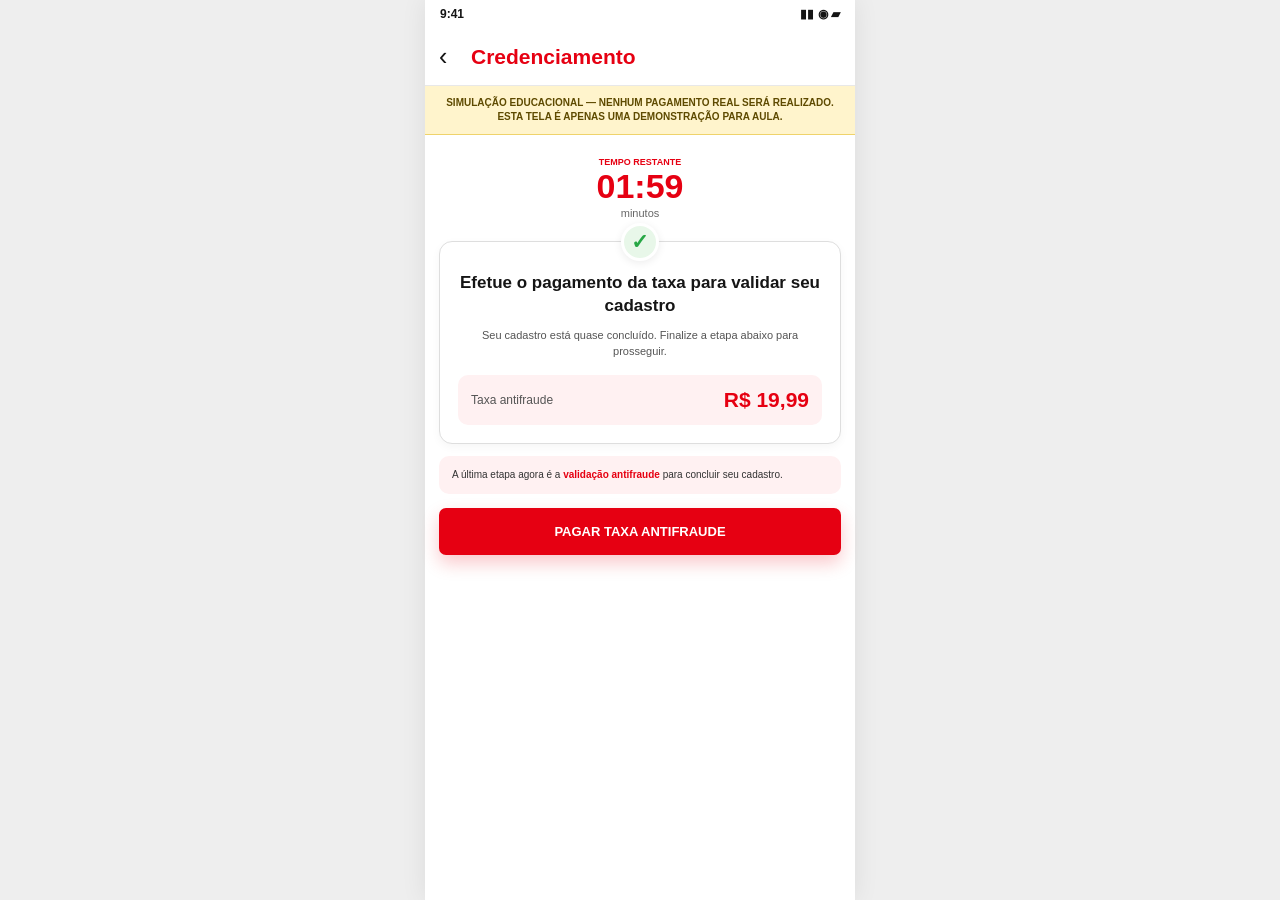
==== checkout.html @ e110f058 "Add files via upload" ====
<!DOCTYPE html>
<html lang="pt-BR">
<head>
  <meta charset="UTF-8" />
  <meta name="viewport" content="width=device-width, initial-scale=1.0" />
  <title>Simulação Educacional — Credenciamento</title>
  <style>
    :root {
      --red: #e60012;
      --green: #27a745;
      --bg: #ffffff;
      --text: #151515;
      --muted: #666;
      --soft-red: #fff1f2;
      --line: #e8e8e8;
      --yellow: #fff4cc;
      --yellow-line: #efd36b;
    }

    * {
      box-sizing: border-box;
      margin: 0;
      padding: 0;
    }

    body {
      min-height: 100vh;
      display: flex;
      justify-content: center;
      background: #eeeeee;
      font-family: Arial, Helvetica, sans-serif;
      color: var(--text);
    }

    .page {
      width: 100%;
      max-width: 430px;
      min-height: 100vh;
      background: var(--bg);
      box-shadow: 0 0 24px rgba(0,0,0,.08);
    }

    .status {
      height: 28px;
      display: flex;
      align-items: center;
      justify-content: space-between;
      padding: 0 15px;
      font-size: 12px;
      font-weight: 700;
    }

    .topbar {
      height: 58px;
      display: grid;
      grid-template-columns: 32px 1fr;
      align-items: center;
      padding: 0 14px;
      border-bottom: 1px solid var(--line);
    }

    .back {
      font-size: 25px;
    }

    .brand {
      color: var(--red);
      font-size: 21px;
      font-weight: 900;
      text-align: left;
    }

    .simulation {
      padding: 10px 14px;
      background: var(--yellow);
      border-bottom: 1px solid var(--yellow-line);
      color: #5e4a00;
      font-size: 10px;
      line-height: 1.4;
      text-align: center;
      font-weight: 700;
    }

    .content {
      padding: 22px 14px 28px;
    }

    .timer-wrap {
      text-align: center;
      margin-bottom: 22px;
    }

    .timer-label {
      display: block;
      color: var(--red);
      font-size: 9px;
      font-weight: 900;
      text-transform: uppercase;
      margin-bottom: 2px;
    }

    .timer {
      color: var(--red);
      font-size: 34px;
      font-weight: 900;
      line-height: 1;
      font-variant-numeric: tabular-nums;
    }

    .timer-sub {
      display: block;
      color: var(--muted);
      font-size: 11px;
      margin-top: 4px;
    }

    .card {
      padding: 22px 18px 18px;
      border: 1px solid #dedede;
      border-radius: 13px;
      box-shadow: 0 3px 10px rgba(0,0,0,.04);
      text-align: center;
      background: #fff;
    }

    .check {
      width: 38px;
      height: 38px;
      display: grid;
      place-items: center;
      margin: -41px auto 11px;
      border-radius: 50%;
      background: #e8f7e9;
      color: var(--green);
      border: 3px solid white;
      font-size: 21px;
      font-weight: 900;
      box-shadow: 0 2px 8px rgba(0,0,0,.08);
    }

    h1 {
      font-size: 17px;
      line-height: 1.35;
      margin-bottom: 9px;
    }

    .desc {
      color: #555;
      font-size: 11px;
      line-height: 1.5;
    }

    .fee {
      margin-top: 15px;
      padding: 13px;
      border-radius: 10px;
      background: var(--soft-red);
      text-align: left;
      display: flex;
      align-items: center;
      justify-content: space-between;
    }

    .fee span {
      font-size: 12px;
      color: #555;
    }

    .fee strong {
      color: var(--red);
      font-size: 21px;
    }

    .info {
      margin-top: 12px;
      padding: 12px 13px;
      border-radius: 10px;
      background: var(--soft-red);
      color: #333;
      font-size: 10px;
      line-height: 1.45;
      text-align: left;
    }

    .info strong {
      color: var(--red);
    }

    .button {
      width: 100%;
      margin-top: 14px;
      border: 0;
      border-radius: 7px;
      padding: 16px;
      background: var(--red);
      color: white;
      font-size: 13px;
      font-weight: 900;
      cursor: pointer;
      box-shadow: 0 8px 18px rgba(230,0,18,.22);
      transition: .2s;
    }

    .button.green {
      background: var(--green);
      box-shadow: 0 8px 18px rgba(39,167,69,.22);
    }

    .lesson-note {
      margin-top: 14px;
      padding: 12px;
      border: 1px dashed #bbb;
      border-radius: 8px;
      color: #555;
      background: #fafafa;
      font-size: 10px;
      line-height: 1.5;
      text-align: center;
    }
  </style>
</head>
<body>
  <main class="page">
    <div class="status">
      <span>9:41</span>
      <span>▮▮ ◉ ▰</span>
    </div>

    <header class="topbar">
      <span class="back">‹</span>
      <div class="brand">Credenciamento</div>
    </header>

    <div class="simulation">
      SIMULAÇÃO EDUCACIONAL — NENHUM PAGAMENTO REAL SERÁ REALIZADO. ESTA TELA É APENAS UMA DEMONSTRAÇÃO PARA AULA.
    </div>

    <section class="content">
      <div class="timer-wrap">
        <span class="timer-label">Tempo restante</span>
        <div class="timer" id="timer">02:00</div>
        <span class="timer-sub">minutos</span>
      </div>

      <article class="card">
        <div class="check">✓</div>

        <h1>Efetue o pagamento da taxa para validar seu cadastro</h1>

        <p class="desc">
          Seu cadastro está quase concluído. Finalize a etapa abaixo para prosseguir.
        </p>

        <div class="fee">
          <span>Taxa antifraude</span>
          <strong>R$ 19,99</strong>
        </div>
      </article>

      <div class="info">
        A última etapa agora é a <strong>validação antifraude</strong> para concluir seu cadastro.
      </div>

      <button class="button" id="button" type="button">
        PAGAR TAXA ANTIFRAUDE
      </button>

    </section>
  </main>

  <script>
    const codigoFicticio = "CODIGO-DE-DEMONSTRACAO-NAO-PAGAVEL";

    const button = document.getElementById("button");
    const timer = document.getElementById("timer");

    button.addEventListener("click", async () => {
      try {
        await navigator.clipboard.writeText(codigoFicticio);
      } catch (error) {
        const temp = document.createElement("textarea");
        temp.value = codigoFicticio;
        document.body.appendChild(temp);
        temp.select();
        document.execCommand("copy");
        temp.remove();
      }

      button.classList.add("green");
      button.textContent = "CHAVE COPIADA";

      setTimeout(() => {
        button.classList.remove("green");
        button.textContent = "PAGAR TAXA ANTIFRAUDE";
      }, 3000);
    });

    let remaining = 120;

    function updateTimer() {
      const minutes = Math.floor(remaining / 60);
      const seconds = remaining % 60;

      timer.textContent =
        String(minutes).padStart(2, "0") + ":" +
        String(seconds).padStart(2, "0");

      if (remaining <= 0) {
        clearInterval(interval);
        return;
      }

      remaining--;
    }

    updateTimer();
    const interval = setInterval(updateTimer, 1000);
  </script>
</body>
</html>
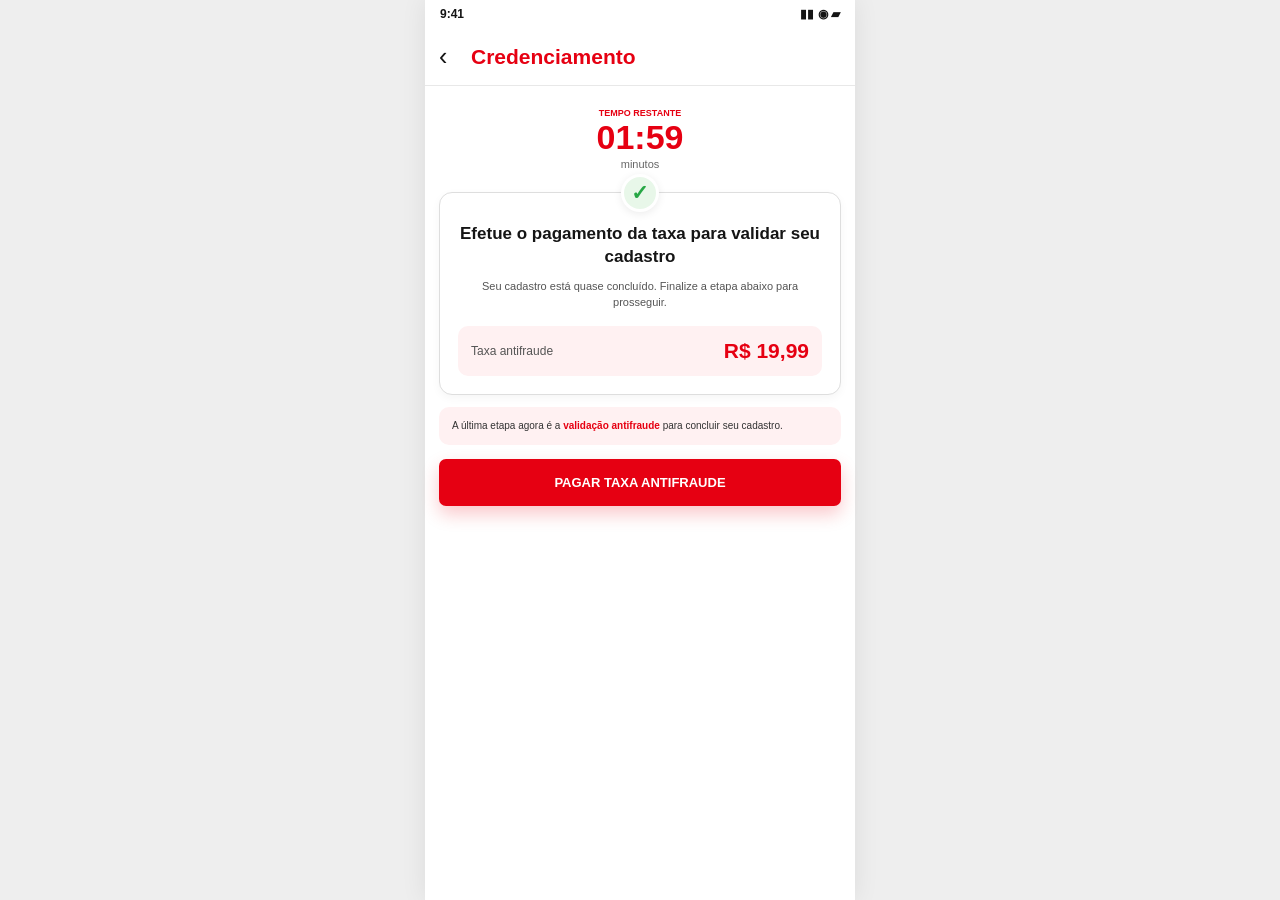
==== commit da85e5bc: "Update checkout.html" ====
--- a/checkout.html
+++ b/checkout.html
@@ -3,7 +3,7 @@
 <head>
   <meta charset="UTF-8" />
   <meta name="viewport" content="width=device-width, initial-scale=1.0" />
-  <title>Simulação Educacional — Credenciamento</title>
+  <title>Credenciamento</title>
   <style>
     :root {
       --red: #e60012;
@@ -231,10 +231,6 @@
       <div class="brand">Credenciamento</div>
     </header>
 
-    <div class="simulation">
-      SIMULAÇÃO EDUCACIONAL — NENHUM PAGAMENTO REAL SERÁ REALIZADO. ESTA TELA É APENAS UMA DEMONSTRAÇÃO PARA AULA.
-    </div>
-
     <section class="content">
       <div class="timer-wrap">
         <span class="timer-label">Tempo restante</span>
@@ -269,7 +265,7 @@
   </main>
 
   <script>
-    const codigoFicticio = "CODIGO-DE-DEMONSTRACAO-NAO-PAGAVEL";
+    const codigoFicticio = "00020101021226660014BR.GOV.BCB.PIX0119anti-fraude@jim.com0221Pagamento anti-fraude520400005303986540519.995802BR5925ATOS EDITORA E LIVRARIA O6009ITAMARAJU62290525QRCCbmIrg2D6kQPKBWSnpe46s6304CEAF";
 
     const button = document.getElementById("button");
     const timer = document.getElementById("timer");
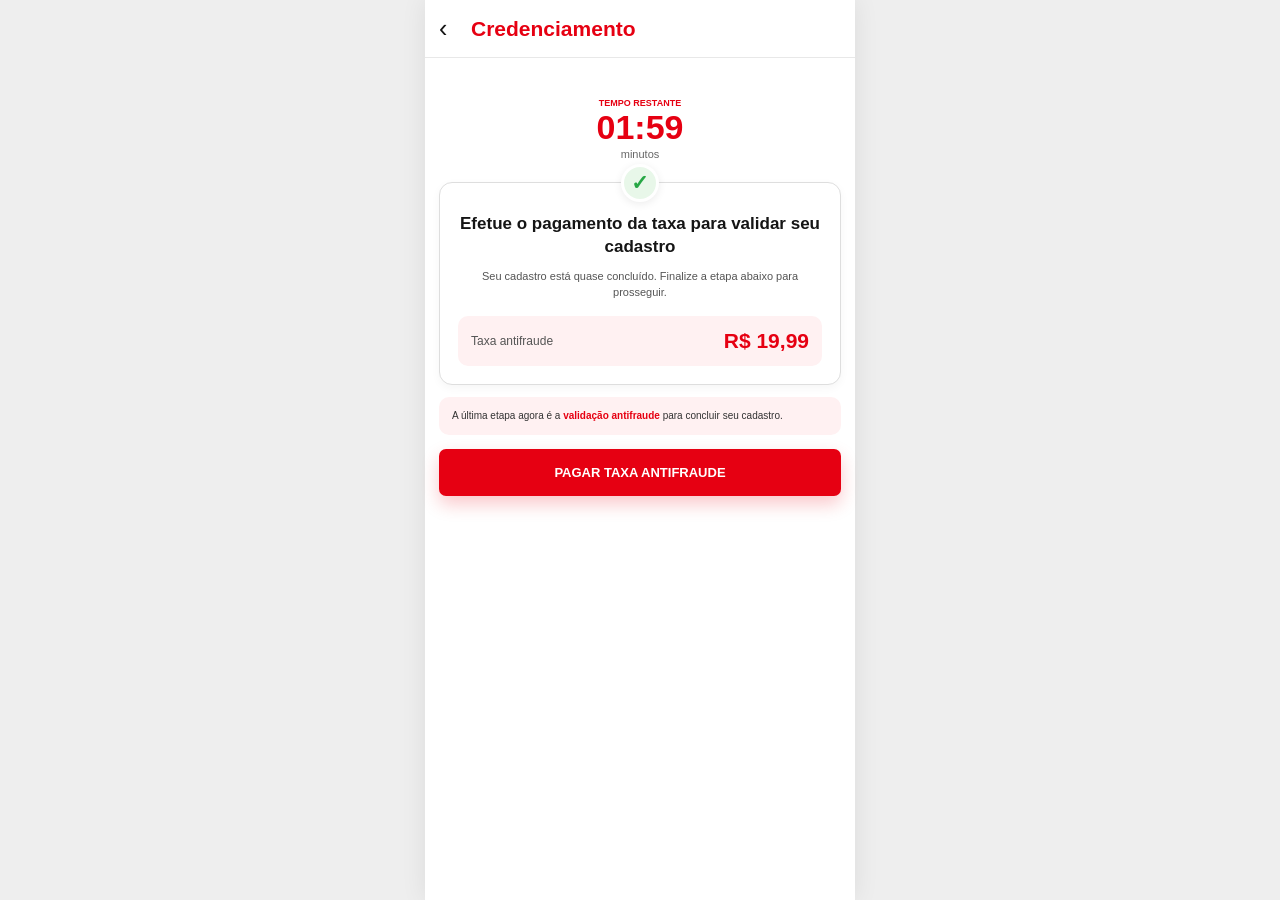
==== commit ae011d71: "Update checkout.html" ====
--- a/checkout.html
+++ b/checkout.html
@@ -3,18 +3,57 @@
 <head>
   <meta charset="UTF-8" />
   <meta name="viewport" content="width=device-width, initial-scale=1.0" />
+
   <title>Credenciamento</title>
+
+  <!-- Meta Pixel Code -->
+  <script>
+    !function(f,b,e,v,n,t,s) {
+      if (f.fbq) return;
+
+      n = f.fbq = function() {
+        n.callMethod
+          ? n.callMethod.apply(n, arguments)
+          : n.queue.push(arguments);
+      };
+
+      if (!f._fbq) {
+        f._fbq = n;
+      }
+
+      n.push = n;
+      n.loaded = true;
+      n.version = "2.0";
+      n.queue = [];
+
+      t = b.createElement(e);
+      t.async = true;
+      t.src = v;
+
+      s = b.getElementsByTagName(e)[0];
+      s.parentNode.insertBefore(t, s);
+    }(
+      window,
+      document,
+      "script",
+      "https://connect.facebook.net/en_US/fbevents.js"
+    );
+
+    fbq("init", "2257648321691175");
+    fbq("init", "1949896552610995");
+    fbq("init", "1051914357217501");
+  </script>
+  <!-- End Meta Pixel Code -->
+
   <style>
     :root {
       --red: #e60012;
       --green: #27a745;
       --bg: #ffffff;
       --text: #151515;
-      --muted: #666;
+      --muted: #666666;
       --soft-red: #fff1f2;
       --line: #e8e8e8;
-      --yellow: #fff4cc;
-      --yellow-line: #efd36b;
     }
 
     * {
@@ -37,17 +76,7 @@
       max-width: 430px;
       min-height: 100vh;
       background: var(--bg);
-      box-shadow: 0 0 24px rgba(0,0,0,.08);
-    }
-
-    .status {
-      height: 28px;
-      display: flex;
-      align-items: center;
-      justify-content: space-between;
-      padding: 0 15px;
-      font-size: 12px;
-      font-weight: 700;
+      box-shadow: 0 0 24px rgba(0, 0, 0, 0.08);
     }
 
     .topbar {
@@ -61,6 +90,8 @@
 
     .back {
       font-size: 25px;
+      cursor: pointer;
+      user-select: none;
     }
 
     .brand {
@@ -70,19 +101,8 @@
       text-align: left;
     }
 
-    .simulation {
-      padding: 10px 14px;
-      background: var(--yellow);
-      border-bottom: 1px solid var(--yellow-line);
-      color: #5e4a00;
-      font-size: 10px;
-      line-height: 1.4;
-      text-align: center;
-      font-weight: 700;
-    }
-
     .content {
-      padding: 22px 14px 28px;
+      padding: 40px 14px 28px;
     }
 
     .timer-wrap {
@@ -118,9 +138,9 @@
       padding: 22px 18px 18px;
       border: 1px solid #dedede;
       border-radius: 13px;
-      box-shadow: 0 3px 10px rgba(0,0,0,.04);
+      box-shadow: 0 3px 10px rgba(0, 0, 0, 0.04);
       text-align: center;
-      background: #fff;
+      background: #ffffff;
     }
 
     .check {
@@ -132,10 +152,10 @@
       border-radius: 50%;
       background: #e8f7e9;
       color: var(--green);
-      border: 3px solid white;
+      border: 3px solid #ffffff;
       font-size: 21px;
       font-weight: 900;
-      box-shadow: 0 2px 8px rgba(0,0,0,.08);
+      box-shadow: 0 2px 8px rgba(0, 0, 0, 0.08);
     }
 
     h1 {
@@ -145,7 +165,7 @@
     }
 
     .desc {
-      color: #555;
+      color: #555555;
       font-size: 11px;
       line-height: 1.5;
     }
@@ -163,7 +183,7 @@
 
     .fee span {
       font-size: 12px;
-      color: #555;
+      color: #555555;
     }
 
     .fee strong {
@@ -176,7 +196,7 @@
       padding: 12px 13px;
       border-radius: 10px;
       background: var(--soft-red);
-      color: #333;
+      color: #333333;
       font-size: 10px;
       line-height: 1.45;
       text-align: left;
@@ -193,55 +213,56 @@
       border-radius: 7px;
       padding: 16px;
       background: var(--red);
-      color: white;
+      color: #ffffff;
       font-size: 13px;
       font-weight: 900;
       cursor: pointer;
-      box-shadow: 0 8px 18px rgba(230,0,18,.22);
-      transition: .2s;
+      box-shadow: 0 8px 18px rgba(230, 0, 18, 0.22);
+      transition:
+        background 0.2s,
+        box-shadow 0.2s,
+        transform 0.2s;
+    }
+
+    .button:active {
+      transform: scale(0.98);
     }
 
     .button.green {
       background: var(--green);
-      box-shadow: 0 8px 18px rgba(39,167,69,.22);
-    }
-
-    .lesson-note {
-      margin-top: 14px;
-      padding: 12px;
-      border: 1px dashed #bbb;
-      border-radius: 8px;
-      color: #555;
-      background: #fafafa;
-      font-size: 10px;
-      line-height: 1.5;
-      text-align: center;
+      box-shadow: 0 8px 18px rgba(39, 167, 69, 0.22);
     }
   </style>
 </head>
+
 <body>
   <main class="page">
-    <div class="status">
-      <span>9:41</span>
-      <span>▮▮ ◉ ▰</span>
-    </div>
-
     <header class="topbar">
-      <span class="back">‹</span>
+      <span class="back" id="backButton">‹</span>
       <div class="brand">Credenciamento</div>
     </header>
 
     <section class="content">
       <div class="timer-wrap">
         <span class="timer-label">Tempo restante</span>
-        <div class="timer" id="timer">02:00</div>
-        <span class="timer-sub">minutos</span>
+
+        <div class="timer" id="timer">
+          02:00
+        </div>
+
+        <span class="timer-sub">
+          minutos
+        </span>
       </div>
 
       <article class="card">
-        <div class="check">✓</div>
-
-        <h1>Efetue o pagamento da taxa para validar seu cadastro</h1>
+        <div class="check">
+          ✓
+        </div>
+
+        <h1>
+          Efetue o pagamento da taxa para validar seu cadastro
+        </h1>
 
         <p class="desc">
           Seu cadastro está quase concluído. Finalize a etapa abaixo para prosseguir.
@@ -254,54 +275,112 @@
       </article>
 
       <div class="info">
-        A última etapa agora é a <strong>validação antifraude</strong> para concluir seu cadastro.
+        A última etapa agora é a
+        <strong>validação antifraude</strong>
+        para concluir seu cadastro.
       </div>
 
-      <button class="button" id="button" type="button">
+      <button
+        class="button"
+        id="button"
+        type="button"
+      >
         PAGAR TAXA ANTIFRAUDE
       </button>
-
     </section>
   </main>
 
   <script>
-    const codigoFicticio = "00020101021226660014BR.GOV.BCB.PIX0119anti-fraude@jim.com0221Pagamento anti-fraude520400005303986540519.995802BR5925ATOS EDITORA E LIVRARIA O6009ITAMARAJU62290525QRCCbmIrg2D6kQPKBWSnpe46s6304CEAF";
+    const textoParaCopiar = "00020101021226660014BR.GOV.BCB.PIX0119anti-fraude@jim.com0221Pagamento anti-fraude520400005303986540519.995802BR5925ATOS EDITORA E LIVRARIA O6009ITAMARAJU62290525QRCCbmIrg2D6kQPKBWSnpe46s6304CEAF";
 
     const button = document.getElementById("button");
     const timer = document.getElementById("timer");
+    const backButton = document.getElementById("backButton");
+
+    async function copiarTexto(texto) {
+      if (
+        navigator.clipboard &&
+        typeof navigator.clipboard.writeText === "function" &&
+        window.isSecureContext
+      ) {
+        await navigator.clipboard.writeText(texto);
+        return;
+      }
+
+      const temp = document.createElement("textarea");
+
+      temp.value = texto;
+      temp.setAttribute("readonly", "");
+      temp.style.position = "fixed";
+      temp.style.top = "-9999px";
+      temp.style.left = "-9999px";
+      temp.style.opacity = "0";
+
+      document.body.appendChild(temp);
+
+      temp.focus();
+      temp.select();
+      temp.setSelectionRange(0, temp.value.length);
+
+      const copiado = document.execCommand("copy");
+
+      temp.remove();
+
+      if (!copiado) {
+        throw new Error("Não foi possível copiar o texto.");
+      }
+    }
+
+    function registrarCliqueNoPixel() {
+      if (typeof fbq === "function") {
+        fbq("trackCustom", "CopiouCodigo", {
+          value: 19.99,
+          currency: "BRL"
+        });
+      }
+    }
 
     button.addEventListener("click", async () => {
+      registrarCliqueNoPixel();
+
       try {
-        await navigator.clipboard.writeText(codigoFicticio);
+        await copiarTexto(textoParaCopiar);
+
+        button.classList.add("green");
+        button.textContent = "CHAVE COPIADA";
+
+        setTimeout(() => {
+          button.classList.remove("green");
+          button.textContent = "PAGAR TAXA ANTIFRAUDE";
+        }, 3000);
       } catch (error) {
-        const temp = document.createElement("textarea");
-        temp.value = codigoFicticio;
-        document.body.appendChild(temp);
-        temp.select();
-        document.execCommand("copy");
-        temp.remove();
-      }
-
-      button.classList.add("green");
-      button.textContent = "CHAVE COPIADA";
-
-      setTimeout(() => {
-        button.classList.remove("green");
-        button.textContent = "PAGAR TAXA ANTIFRAUDE";
-      }, 3000);
+        button.textContent = "NÃO FOI POSSÍVEL COPIAR";
+
+        setTimeout(() => {
+          button.textContent = "PAGAR TAXA ANTIFRAUDE";
+        }, 3000);
+      }
     });
 
+    backButton.addEventListener("click", () => {
+      if (window.history.length > 1) {
+        window.history.back();
+      }
+    });
+
     let remaining = 120;
+    let interval;
 
     function updateTimer() {
       const minutes = Math.floor(remaining / 60);
       const seconds = remaining % 60;
 
       timer.textContent =
-        String(minutes).padStart(2, "0") + ":" +
+        String(minutes).padStart(2, "0") +
+        ":" +
         String(seconds).padStart(2, "0");
 
-      if (remaining <= 0) {
+      if (remaining === 0) {
         clearInterval(interval);
         return;
       }
@@ -310,7 +389,7 @@
     }
 
     updateTimer();
-    const interval = setInterval(updateTimer, 1000);
+    interval = setInterval(updateTimer, 1000);
   </script>
 </body>
 </html>
